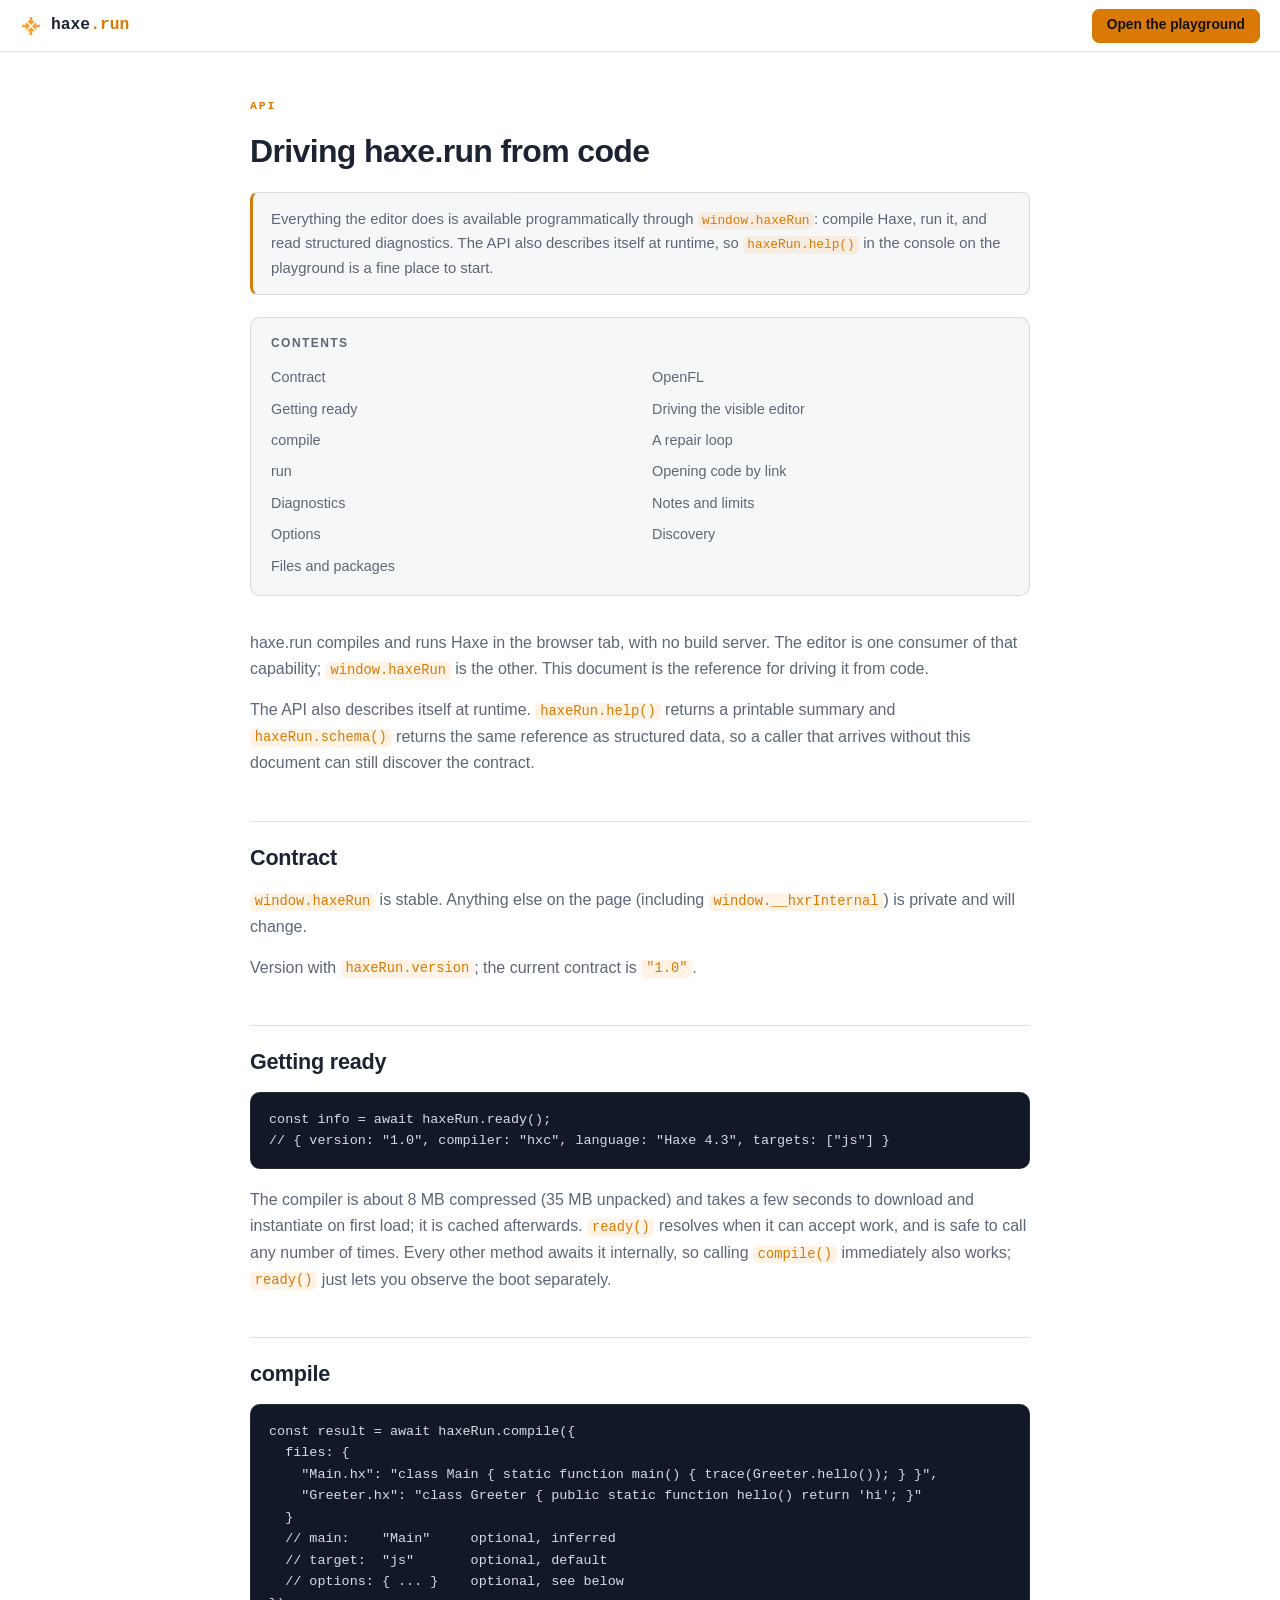
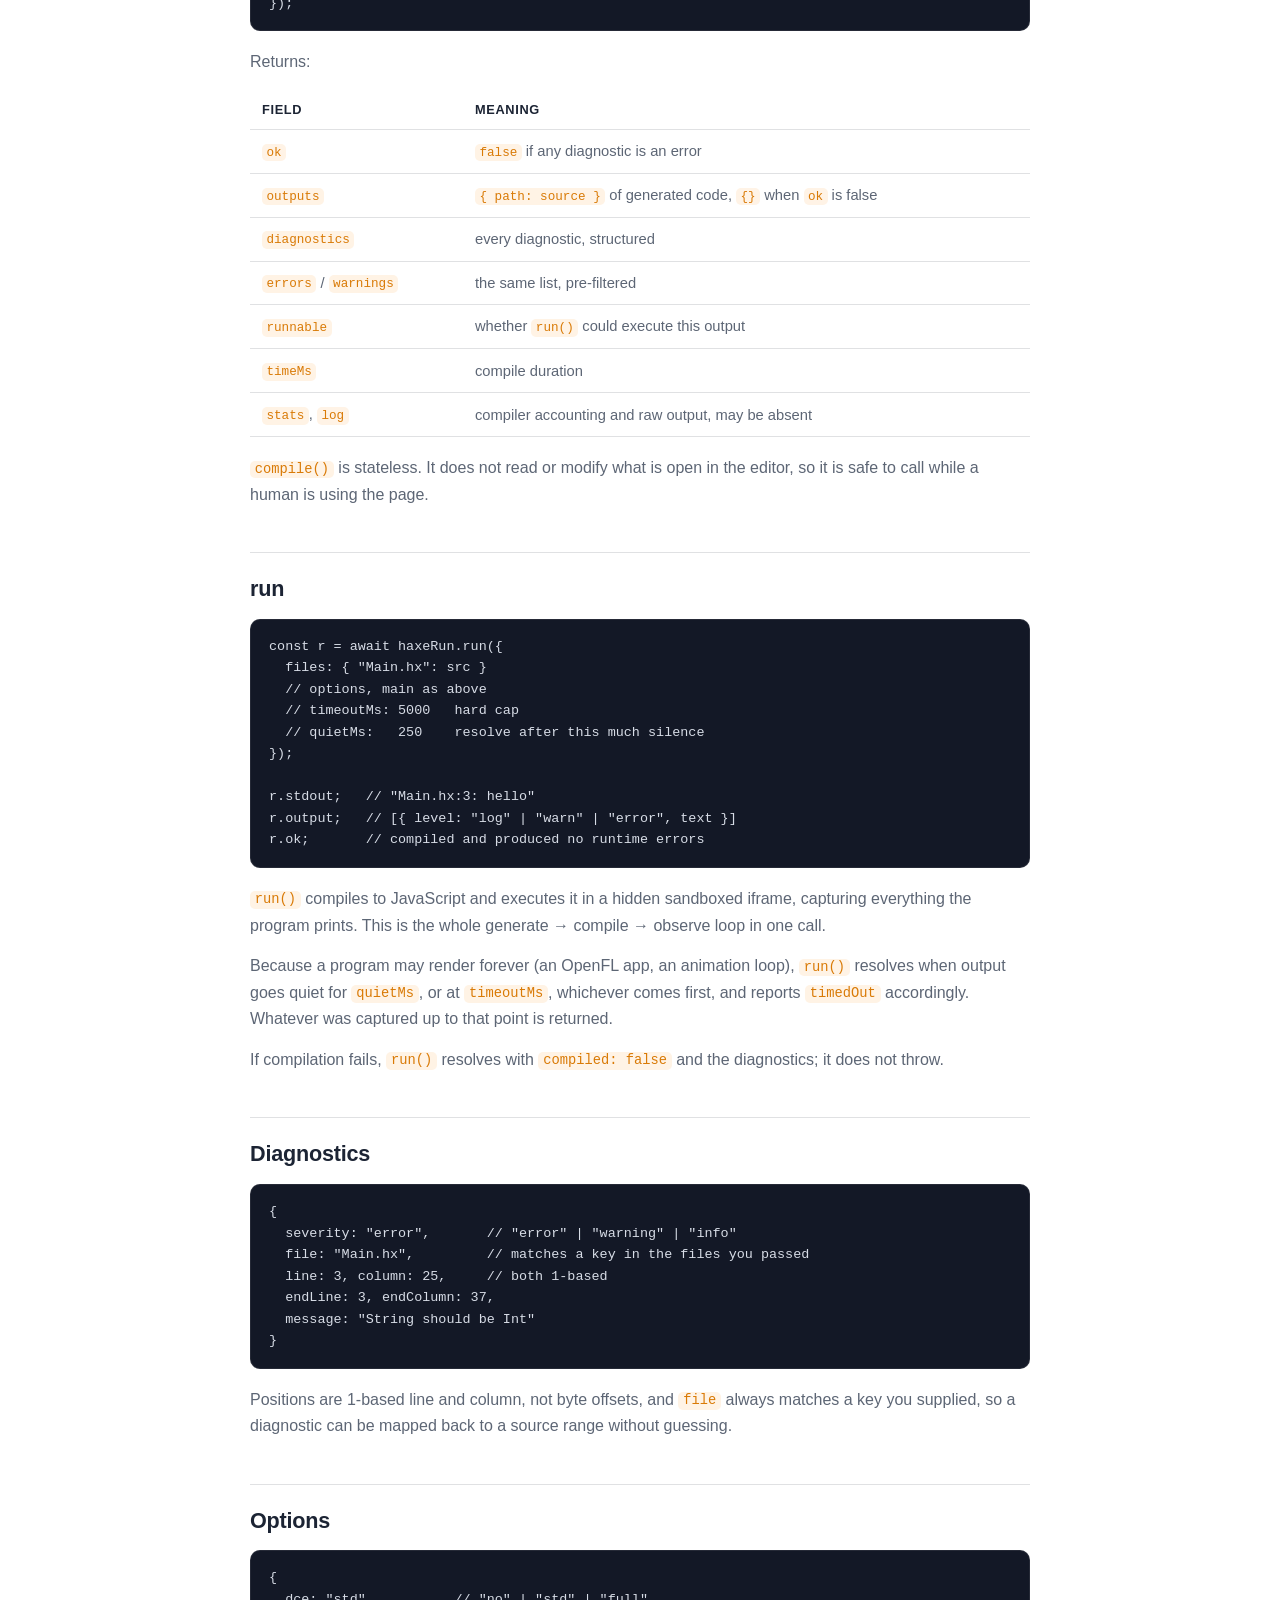
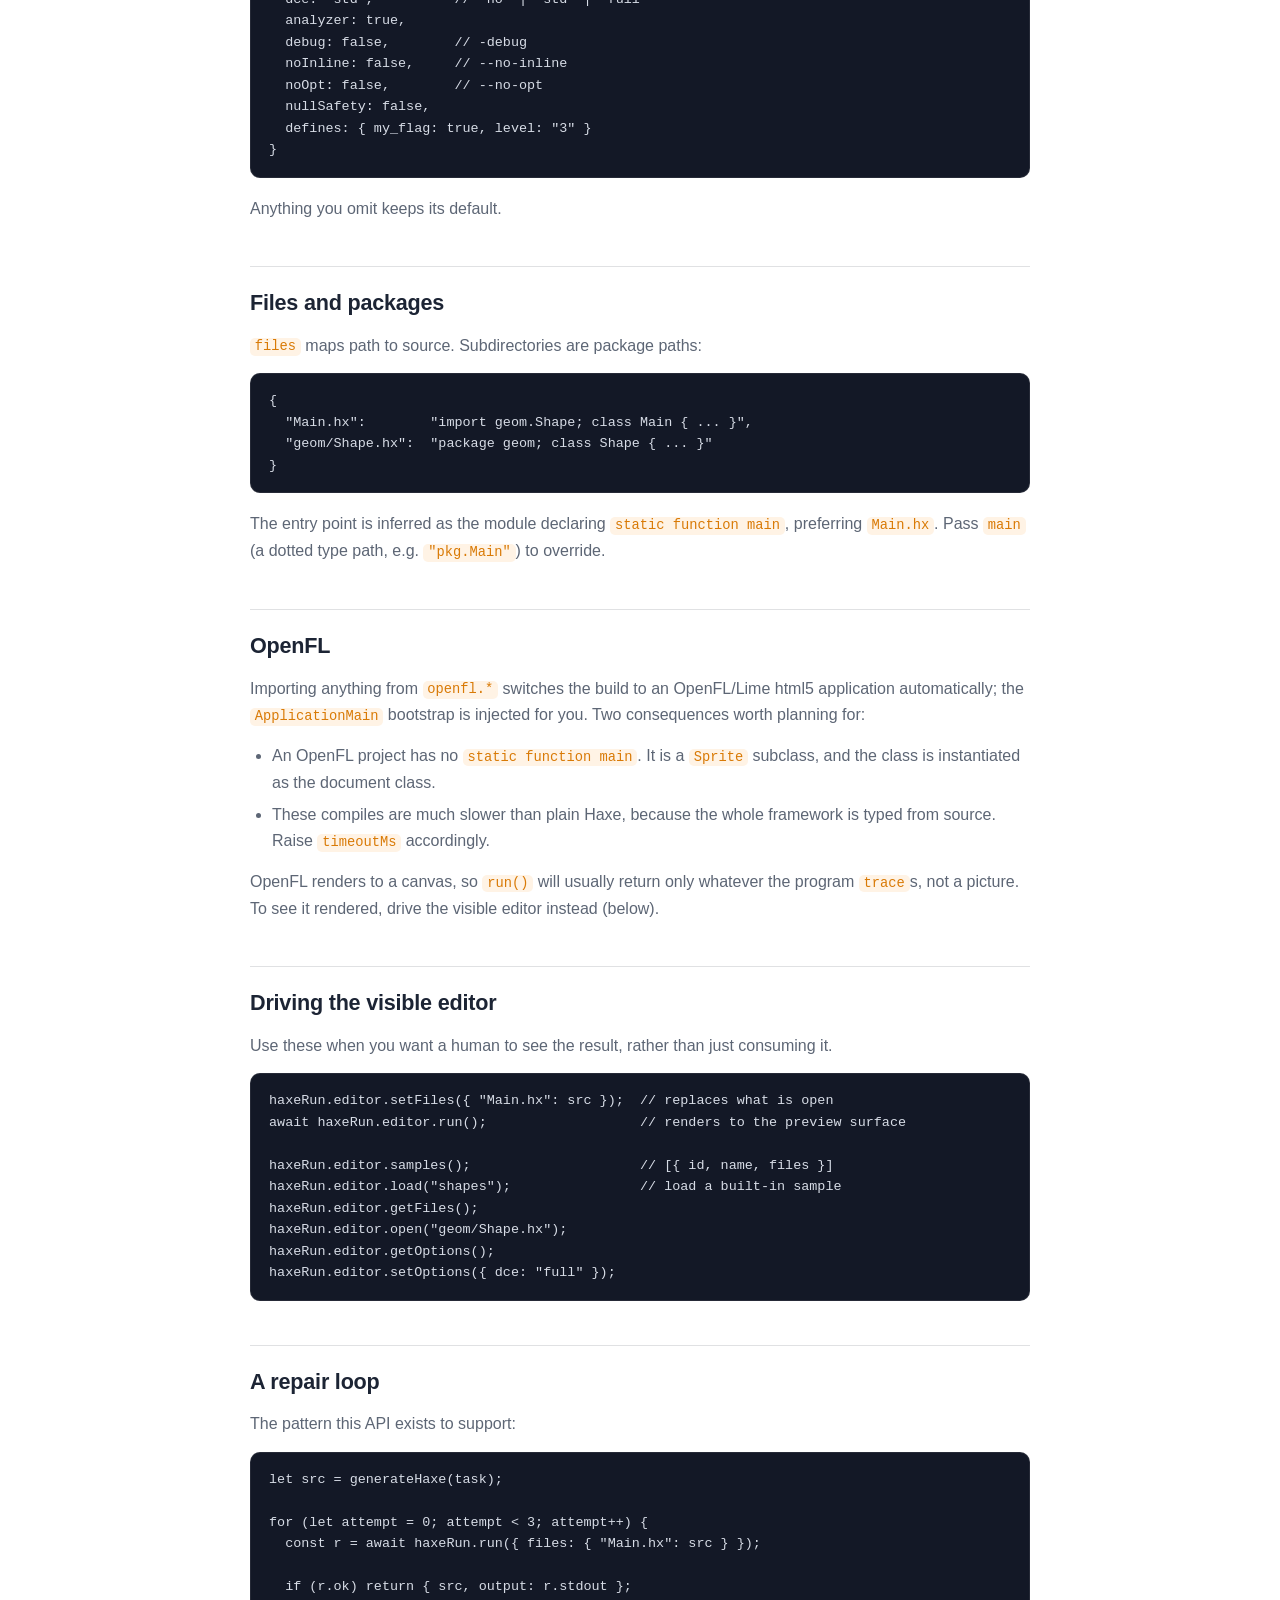
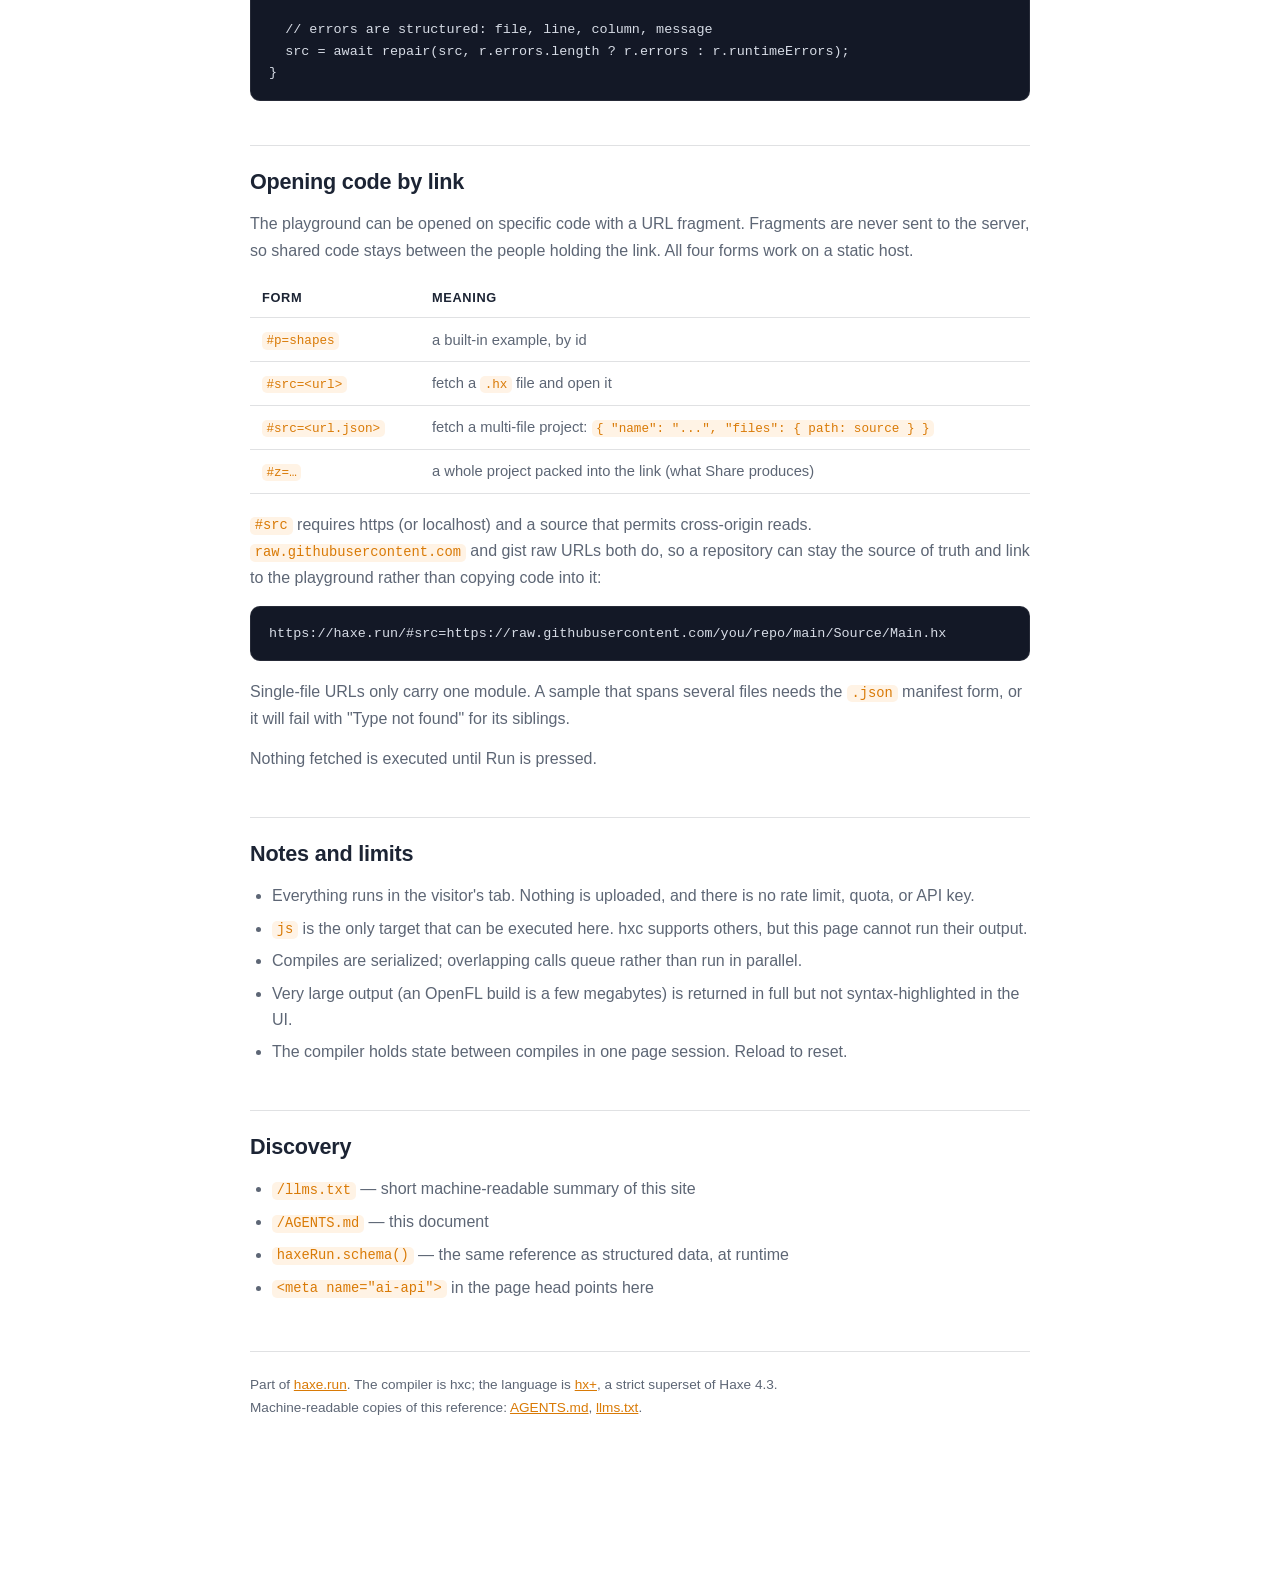
==== docs.html @ a8210f08 "haxe.run playground" ====
<!DOCTYPE html>
<html lang="en">
<head>
<meta charset="utf-8">
<meta name="viewport" content="width=device-width, initial-scale=1">
<meta http-equiv="Cache-Control" content="no-cache, no-store, must-revalidate">
<title>haxe.run | API</title>
<meta name="description" content="Compile and run Haxe programmatically from the haxe.run playground, with structured diagnostics.">
<meta name="ai-api" content="window.haxeRun on haxe.run; machine-readable reference at /AGENTS.md and /llms.txt">
<link rel="icon" href="assets/favicon.svg" type="image/svg+xml">
<style>
  :root {
    --bg:#0b0e14; --panel:#131826; --border:rgba(255,255,255,.09);
    --text:#e7eaf0; --muted:#9aa3b2; --accent:#ff9d2e; --green:#5fd39a; --blue:#6fb7ff;
    --mono:"Cascadia Code","SF Mono",Consolas,"Liberation Mono",Menlo,monospace;
    --font:-apple-system,BlinkMacSystemFont,"Segoe UI",Roboto,Arial,sans-serif;
    color-scheme: dark;
  }
  :root[data-theme="light"] {
    --bg:#fff; --panel:#f6f7f9; --border:rgba(20,28,45,.13);
    --text:#1c2434; --muted:#5d6675; --accent:#d97a06; --green:#178c58; --blue:#1867c0;
    color-scheme: light;
  }
  * { margin:0; padding:0; box-sizing:border-box; }
  body { background:var(--bg); color:var(--text); font-family:var(--font); line-height:1.65; }

  .bar {
    position:sticky; top:0; z-index:10; height:52px; display:flex; align-items:center; gap:12px;
    padding:0 20px; background:var(--bg); border-bottom:1px solid var(--border);
  }
  .brand { display:flex; align-items:center; gap:9px; font-family:var(--mono); font-weight:700;
           color:var(--text); text-decoration:none; font-size:1.02rem; }
  .brand img { width:22px; height:22px; }
  .dot-run { color:var(--accent); }
  .bar-spacer { flex:1; }
  .bar a.btn {
    display:inline-flex; align-items:center; height:34px; padding:0 14px; border-radius:7px;
    border:1px solid var(--border); color:var(--muted); text-decoration:none;
    font-size:.86rem; font-weight:500; white-space:nowrap;
  }
  .bar a.btn:hover { color:var(--text); }
  .bar a.primary { background:var(--accent); border-color:var(--accent); color:#16100a; font-weight:600; }

  .wrap { max-width:820px; margin:0 auto; padding:44px 20px 90px; }

  .kicker { font-family:var(--mono); font-size:.72rem; font-weight:700; letter-spacing:.16em;
            text-transform:uppercase; color:var(--accent); margin-bottom:10px; }

  h1 { font-size:2rem; letter-spacing:-.02em; margin:0 0 14px; }
  h2 { font-size:1.35rem; letter-spacing:-.01em; margin:44px 0 12px; padding-top:18px;
       border-top:1px solid var(--border); }
  h3 { font-size:1.05rem; margin:26px 0 8px; }
  p { margin:0 0 14px; color:var(--muted); }
  strong { color:var(--text); }
  a { color:var(--accent); }
  ul, ol { margin:0 0 14px 22px; color:var(--muted); }
  li { margin-bottom:6px; }

  code { font-family:var(--mono); font-size:.86em; background:rgba(255,157,46,.12);
         color:var(--accent); padding:.1em .35em; border-radius:5px; }
  pre { background:#131826; border:1px solid rgba(255,255,255,.08); border-radius:10px;
        padding:16px 18px; overflow-x:auto; margin:0 0 18px; }
  pre code { background:none; color:#d7dce6; padding:0; font-size:.84rem; line-height:1.6; }

  table { width:100%; border-collapse:collapse; margin:0 0 18px; font-size:.92rem; }
  th, td { text-align:left; padding:9px 12px; border-bottom:1px solid var(--border); }
  th { color:var(--text); font-size:.8rem; text-transform:uppercase; letter-spacing:.05em; }
  td { color:var(--muted); }
  td code { white-space:nowrap; }

  blockquote { border-left:3px solid var(--accent); padding-left:16px; margin:0 0 18px; color:var(--muted); }

  .toc { background:var(--panel); border:1px solid var(--border); border-radius:10px;
         padding:16px 20px; margin-bottom:34px; }
  .toc-title { font-size:.75rem; font-weight:700; letter-spacing:.12em; text-transform:uppercase;
               color:var(--muted); margin-bottom:10px; }
  .toc ul { margin:0; list-style:none; columns:2; column-gap:24px; }
  .toc li { margin-bottom:5px; }
  .toc a { text-decoration:none; color:var(--muted); font-size:.9rem; }
  .toc a:hover { color:var(--accent); }

  .note { background:var(--panel); border:1px solid var(--border); border-left:3px solid var(--accent);
          border-radius:8px; padding:14px 18px; margin:0 0 22px; }
  .note p { margin:0; font-size:.93rem; }

  footer { border-top:1px solid var(--border); margin-top:50px; padding-top:22px;
           color:var(--muted); font-size:.85rem; }
  @media (max-width:640px) { .toc ul { columns:1; } }
</style>
</head>
<body>

<header class="bar">
  <a class="brand" href="index.html">
    <img src="assets/logo.svg" alt="">
    <span>haxe<span class="dot-run">.run</span></span>
  </a>
  <div class="bar-spacer"></div>
  <a class="btn primary" href="index.html">Open the playground</a>
</header>

<div class="wrap">
  <p class="kicker">API</p>
  <h1 id="top">Driving haxe.run from code</h1>

  <div class="note">
    <p>Everything the editor does is available programmatically through
    <code>window.haxeRun</code>: compile Haxe, run it, and read structured diagnostics.
    The API also describes itself at runtime, so <code>haxeRun.help()</code> in the console
    on the playground is a fine place to start.</p>
  </div>

  <div class="toc" id="toc" hidden>
    <div class="toc-title">Contents</div>
    <ul id="tocList"></ul>
  </div>

  <main id="doc">Loading documentation…</main>

  <footer>
    Part of <a href="index.html">haxe.run</a>. The compiler is hxc; the language is
    <a href="https://hxplus.org">hx+</a>, a strict superset of Haxe 4.3.
    <br>
    Machine-readable copies of this reference:
    <a href="AGENTS.md">AGENTS.md</a>, <a href="llms.txt">llms.txt</a>.
  </footer>
</div>

<script>
/* A small markdown renderer: enough for AGENTS.md (headings, fenced code, tables,
   lists, blockquotes, inline code/links/bold). No dependencies, so this page has
   no external requests and works offline. */
(function () {
  var esc = function (s) {
    return s.replace(/&/g, "&amp;").replace(/</g, "&lt;").replace(/>/g, "&gt;");
  };

  function inline(s) {
    return esc(s)
      .replace(/`([^`]+)`/g, function (_, c) { return "<code>" + c + "</code>"; })
      .replace(/\*\*([^*]+)\*\*/g, "<strong>$1</strong>")
      .replace(/\[([^\]]+)\]\(([^)]+)\)/g, '<a href="$2">$1</a>');
  }

  function slug(s) {
    return s.toLowerCase().replace(/[^\w\s-]/g, "").trim().replace(/\s+/g, "-");
  }

  function render(md) {
    var lines = md.split("\n"), out = [], toc = [];
    var i = 0, inCode = false, buf = [];

    function flushList(tag) {
      if (buf.length) { out.push("<" + tag + ">" + buf.join("") + "</" + tag + ">"); buf = []; }
    }

    while (i < lines.length) {
      var ln = lines[i];

      // fenced code
      if (/^```/.test(ln)) {
        var code = [];
        i++;
        while (i < lines.length && !/^```/.test(lines[i])) { code.push(lines[i]); i++; }
        i++;
        out.push("<pre><code>" + esc(code.join("\n")) + "</code></pre>");
        continue;
      }

      // table
      if (/^\|/.test(ln) && /^\|[\s:|-]+\|$/.test(lines[i + 1] || "")) {
        var head = ln.split("|").slice(1, -1).map(function (c) { return "<th>" + inline(c.trim()) + "</th>"; });
        i += 2;
        var rows = [];
        while (i < lines.length && /^\|/.test(lines[i])) {
          rows.push("<tr>" + lines[i].split("|").slice(1, -1)
            .map(function (c) { return "<td>" + inline(c.trim()) + "</td>"; }).join("") + "</tr>");
          i++;
        }
        out.push("<table><thead><tr>" + head.join("") + "</tr></thead><tbody>" + rows.join("") + "</tbody></table>");
        continue;
      }

      var h = /^(#{1,4})\s+(.*)$/.exec(ln);
      if (h) {
        var lvl = h[1].length, text = h[2], id = slug(text);
        if (lvl === 2) toc.push({ id: id, text: text });
        out.push("<h" + lvl + ' id="' + id + '">' + inline(text) + "</h" + lvl + ">");
        i++; continue;
      }

      // Lists. A markdown item may be wrapped across several source lines, so
      // absorb continuation lines into the current item rather than letting them
      // fall through and become stray paragraphs.
      var isItem = function (s) { return /^\s*[-*]\s+/.test(s); };
      var isNum = function (s) { return /^\s*\d+\.\s+/.test(s); };
      var breaksList = function (s) {
        return !s.trim() || /^(#{1,4}\s|```|\||>)/.test(s);
      };

      if (isItem(ln) || isNum(ln)) {
        var ordered = isNum(ln) && !isItem(ln);
        var items = [], cur = null;
        while (i < lines.length && !breaksList(lines[i])) {
          if (isItem(lines[i]) || isNum(lines[i])) {
            if (cur !== null) items.push(cur);
            cur = lines[i].replace(/^\s*(?:[-*]|\d+\.)\s+/, "");
          } else if (cur !== null) {
            cur += " " + lines[i].trim();
          } else break;
          i++;
        }
        if (cur !== null) items.push(cur);
        buf = items.map(function (t) { return "<li>" + inline(t) + "</li>"; });
        flushList(ordered ? "ol" : "ul");
        continue;
      }

      if (/^>\s?/.test(ln)) {
        var q = [];
        while (i < lines.length && /^>\s?/.test(lines[i])) { q.push(lines[i].replace(/^>\s?/, "")); i++; }
        out.push("<blockquote>" + inline(q.join(" ")) + "</blockquote>");
        continue;
      }

      if (!ln.trim()) { i++; continue; }

      var para = [];
      while (i < lines.length && lines[i].trim() && !/^(#{1,4}\s|```|\||[-*]\s|\d+\.\s|>)/.test(lines[i])) {
        para.push(lines[i]); i++;
      }
      if (para.length) out.push("<p>" + inline(para.join(" ")) + "</p>");
    }

    return { html: out.join("\n"), toc: toc };
  }

  fetch("AGENTS.md")
    .then(function (r) { if (!r.ok) throw new Error(r.status); return r.text(); })
    .then(function (md) {
      // The page supplies its own title block, so drop the file's H1 and lead-in.
      md = md.replace(/^#\s+.*\n/, "");
      var res = render(md);
      document.getElementById("doc").innerHTML = res.html;
      if (res.toc.length) {
        document.getElementById("tocList").innerHTML = res.toc.map(function (t) {
          return '<li><a href="#' + t.id + '">' + t.text + "</a></li>";
        }).join("");
        document.getElementById("toc").hidden = false;
      }
    })
    .catch(function () {
      document.getElementById("doc").innerHTML =
        '<p>Could not load AGENTS.md. Read it directly: <a href="AGENTS.md">AGENTS.md</a>.</p>';
    });

  // Match the playground's theme choice.
  try {
    var saved = JSON.parse(localStorage.getItem("hxr-theme"));
    if (saved === "light" || saved === "dark") document.documentElement.setAttribute("data-theme", saved);
    else if (matchMedia("(prefers-color-scheme: light)").matches)
      document.documentElement.setAttribute("data-theme", "light");
  } catch (e) {}
})();
</script>
</body>
</html>
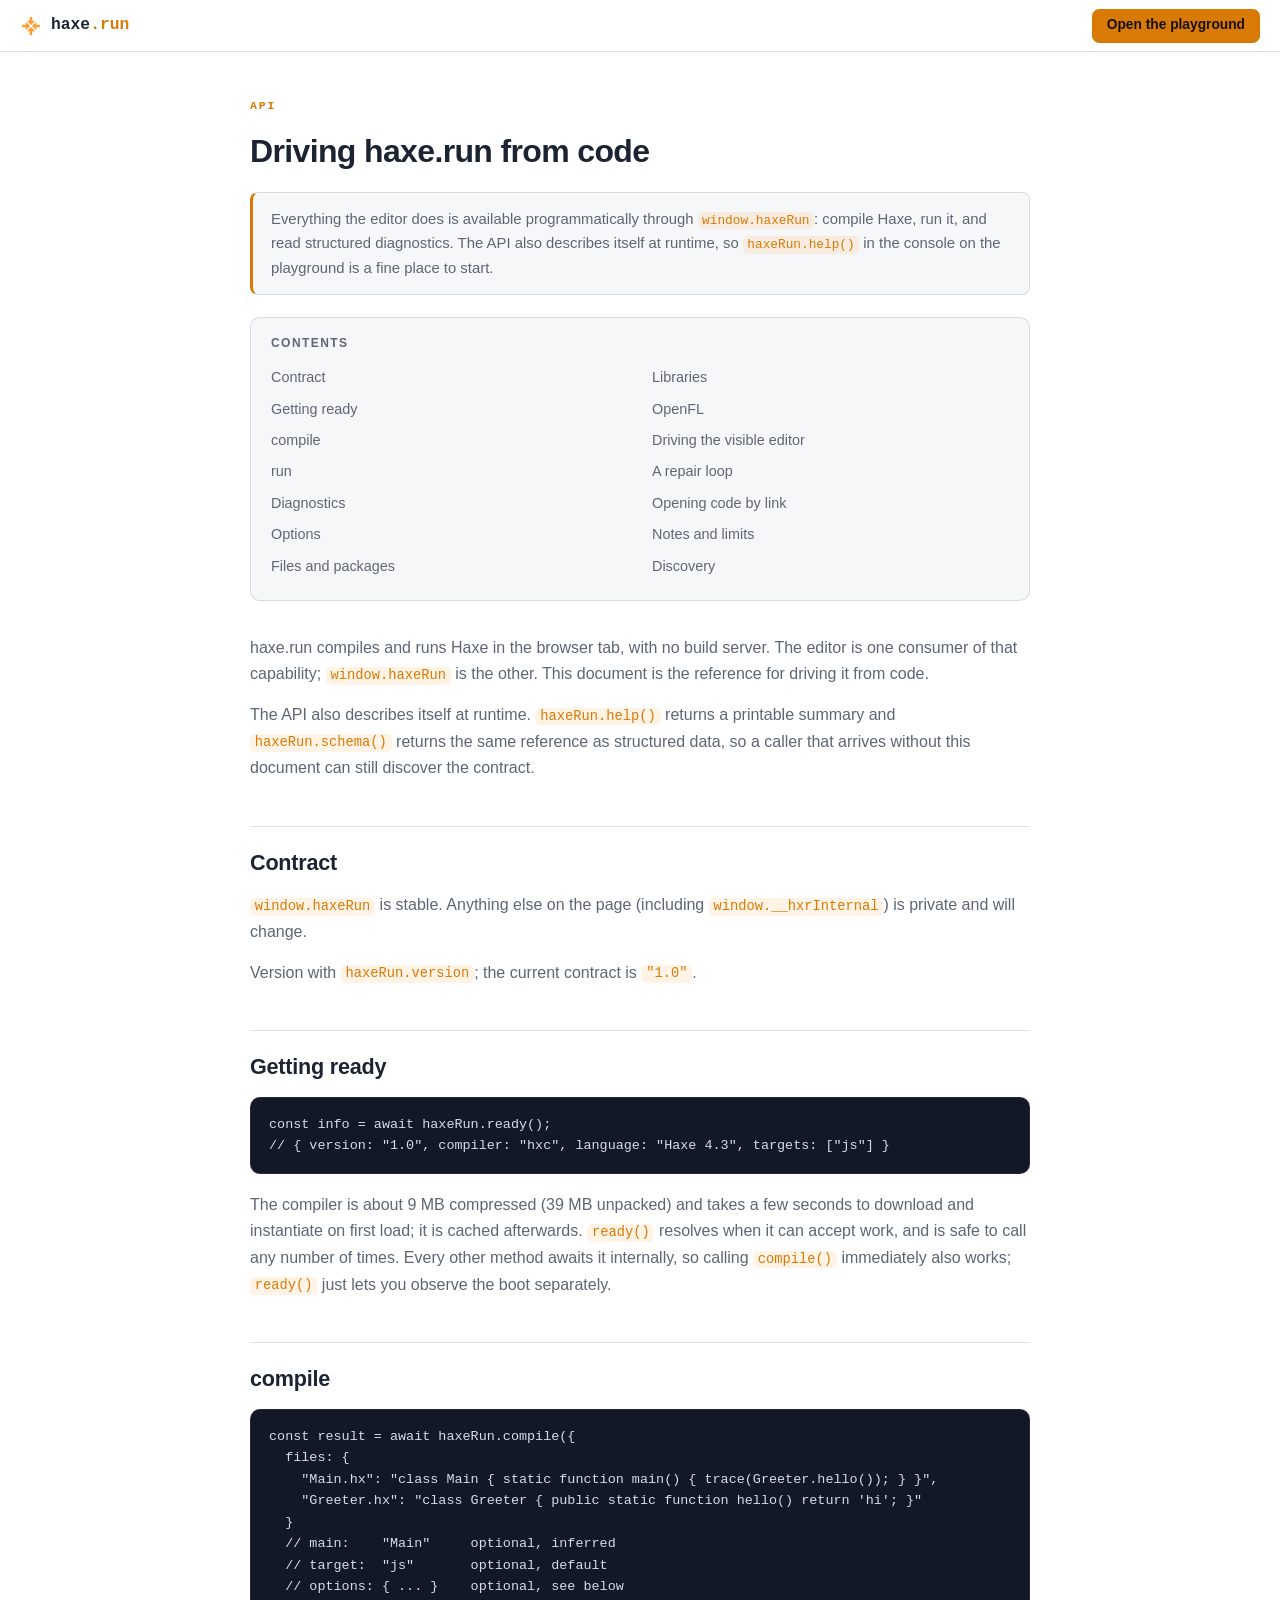
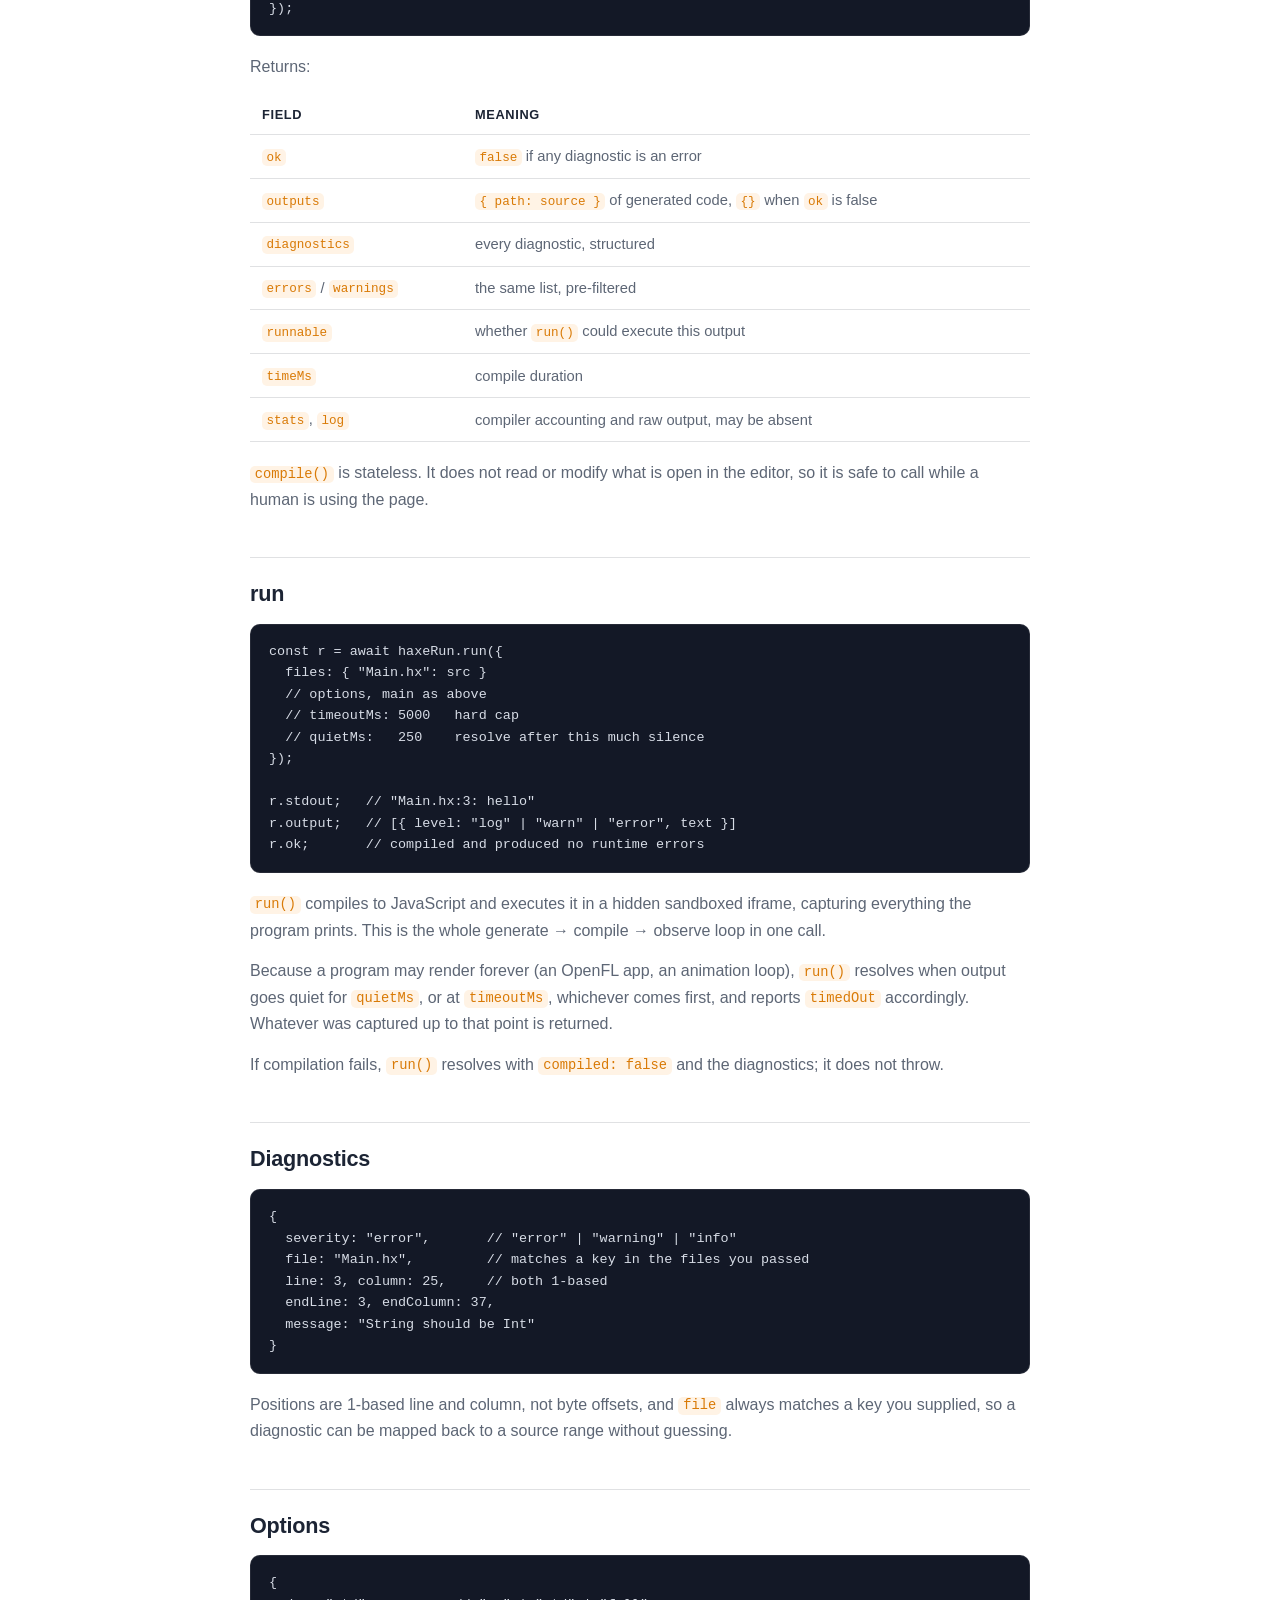
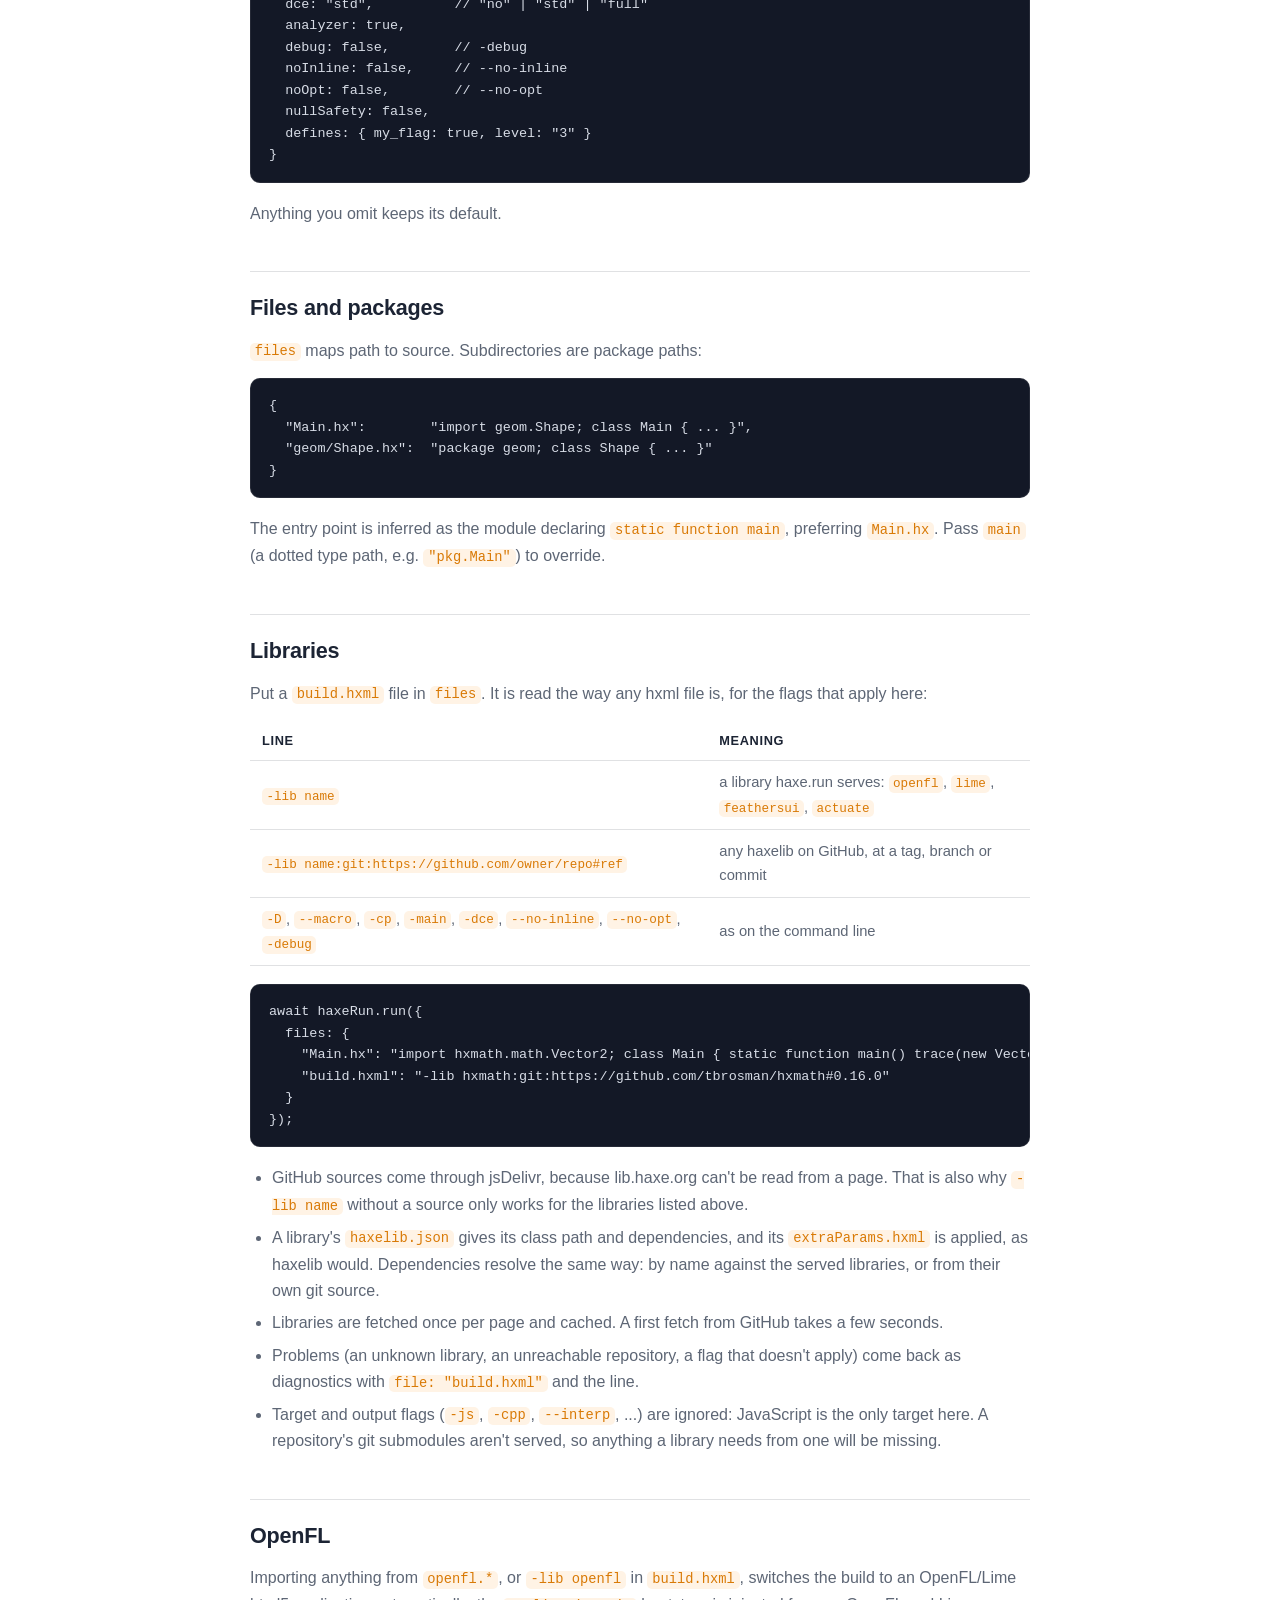
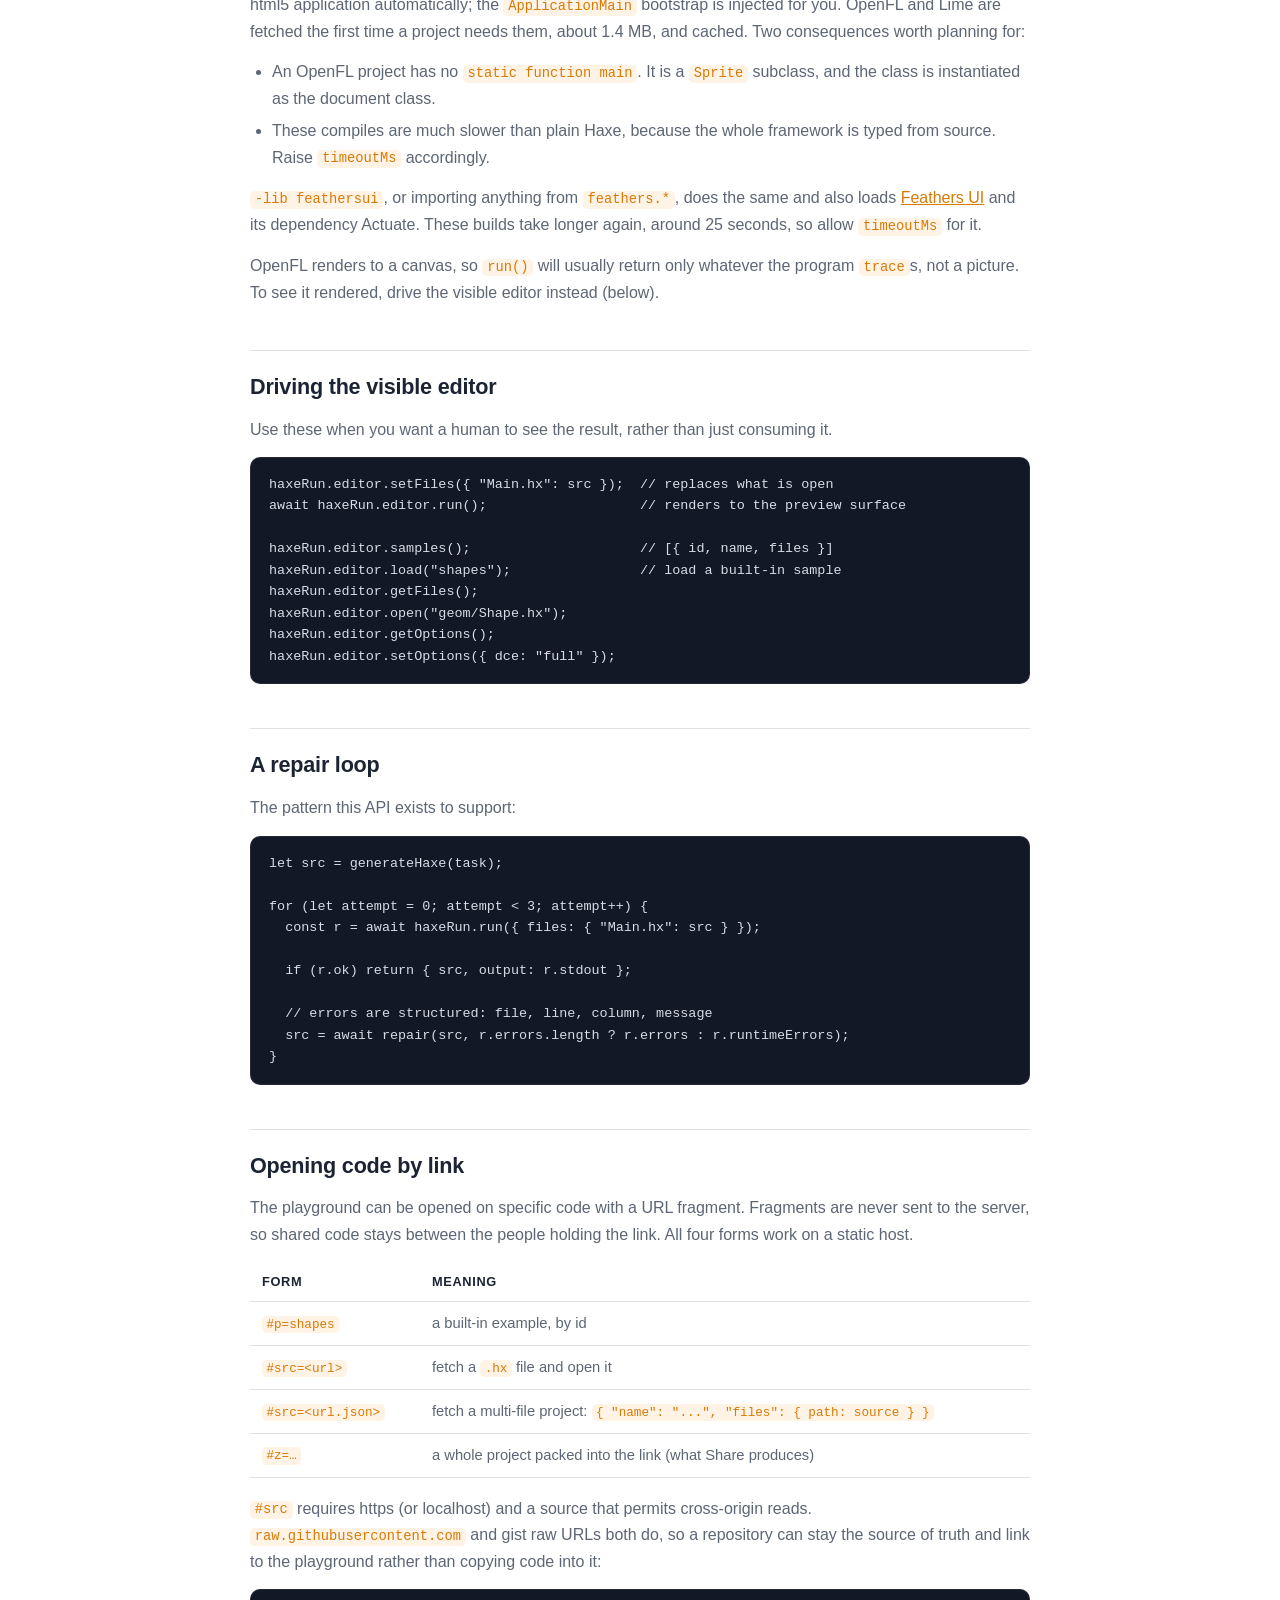
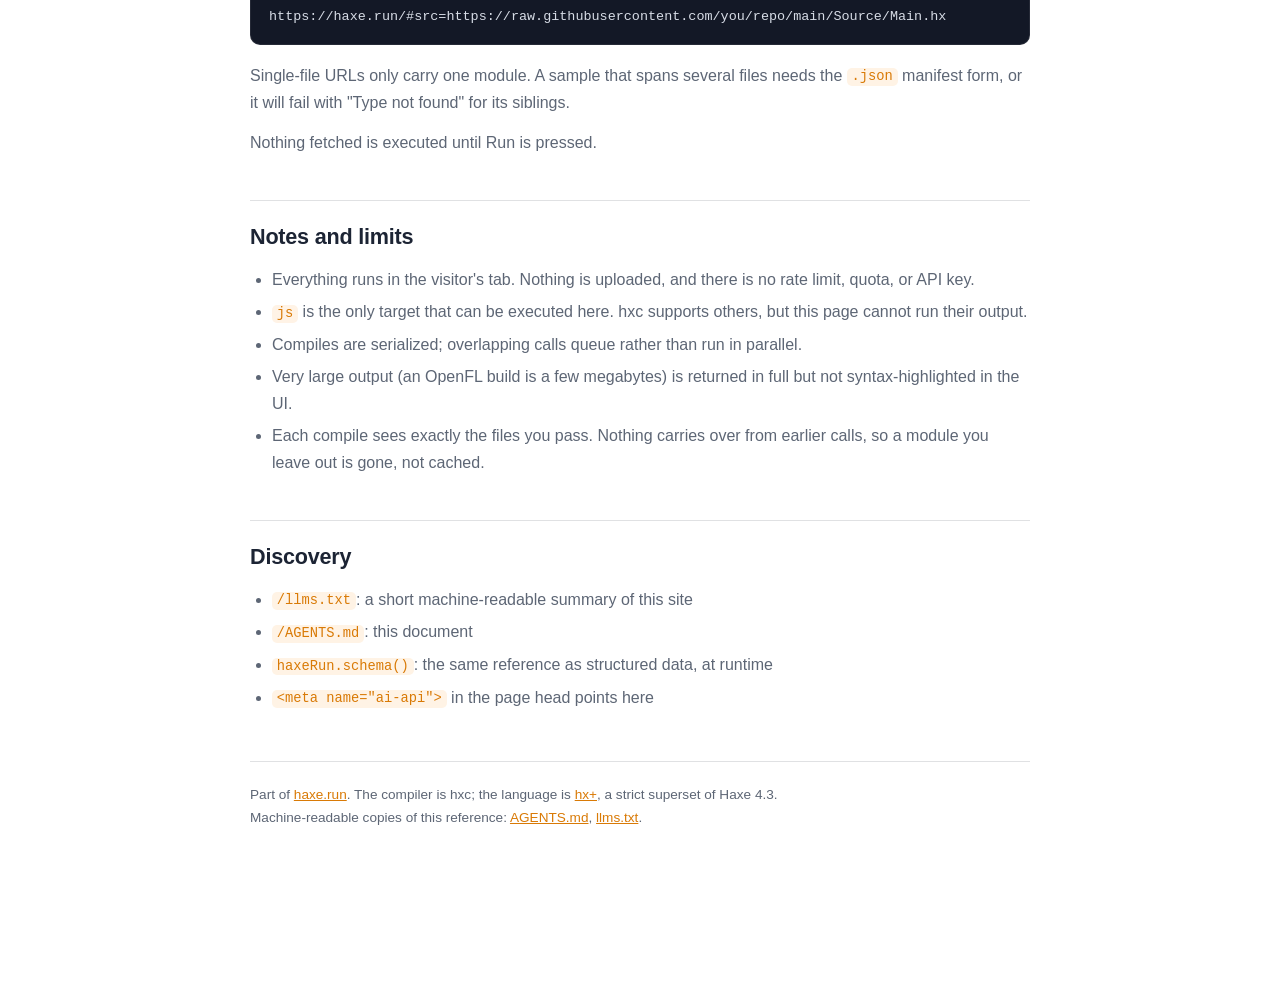
==== commit 311cf525: "Fix OpenFL startup crash on HiDPI screens, apply saved theme before first paint The injected Applica" ====
--- a/docs.html
+++ b/docs.html
@@ -8,6 +8,14 @@
 <meta name="description" content="Compile and run Haxe programmatically from the haxe.run playground, with structured diagnostics.">
 <meta name="ai-api" content="window.haxeRun on haxe.run; machine-readable reference at /AGENTS.md and /llms.txt">
 <link rel="icon" href="assets/favicon.svg" type="image/svg+xml">
+<!-- Apply the saved theme before first paint, so returning visitors never see the other theme flash. -->
+<script>
+try {
+  var t = JSON.parse(localStorage.getItem("hxr-theme"));
+  if (t !== "light" && t !== "dark") t = matchMedia("(prefers-color-scheme: light)").matches ? "light" : "dark";
+  document.documentElement.setAttribute("data-theme", t);
+} catch (e) {}
+</script>
 <style>
   :root {
     --bg:#0b0e14; --panel:#131826; --border:rgba(255,255,255,.09);
@@ -254,13 +262,6 @@
         '<p>Could not load AGENTS.md. Read it directly: <a href="AGENTS.md">AGENTS.md</a>.</p>';
     });
 
-  // Match the playground's theme choice.
-  try {
-    var saved = JSON.parse(localStorage.getItem("hxr-theme"));
-    if (saved === "light" || saved === "dark") document.documentElement.setAttribute("data-theme", saved);
-    else if (matchMedia("(prefers-color-scheme: light)").matches)
-      document.documentElement.setAttribute("data-theme", "light");
-  } catch (e) {}
 })();
 </script>
 </body>
